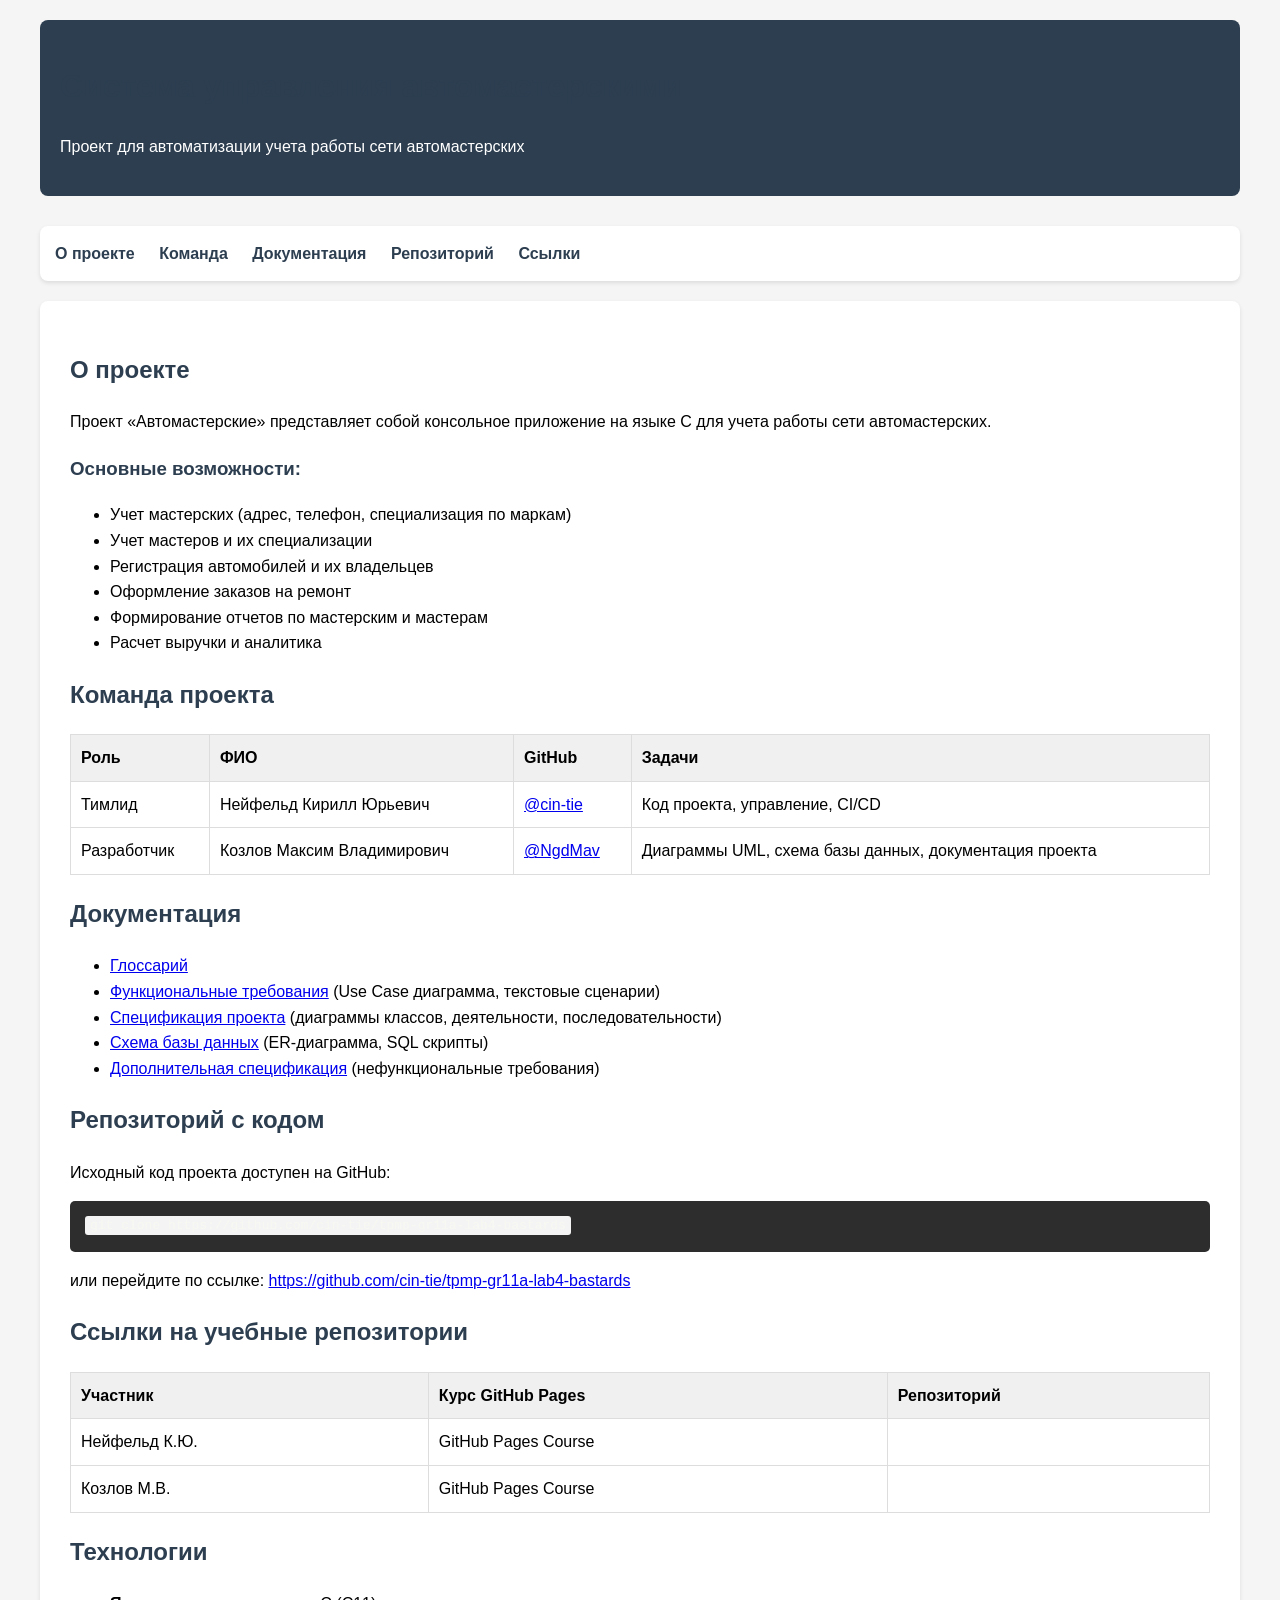
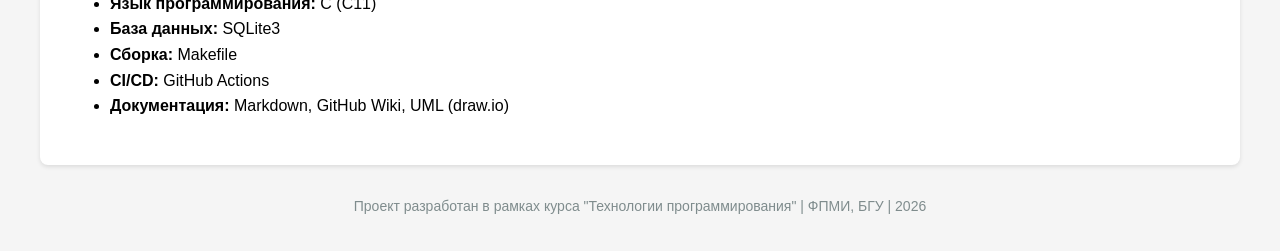
==== docs/index.html @ 1fe6d01d "Create index.html" ====
<!DOCTYPE html>
<html lang="ru">
<head>
    <meta charset="UTF-8">
    <meta name="viewport" content="width=device-width, initial-scale=1.0">
    <title>Автомастерские - Проект</title>
    <style>
        body {
            font-family: -apple-system, BlinkMacSystemFont, 'Segoe UI', Roboto, sans-serif;
            line-height: 1.6;
            max-width: 1200px;
            margin: 0 auto;
            padding: 20px;
            background: #f5f5f5;
        }
        header {
            background: #2c3e50;
            color: white;
            padding: 20px;
            border-radius: 8px;
            margin-bottom: 30px;
        }
        nav {
            background: white;
            padding: 15px;
            border-radius: 8px;
            margin-bottom: 20px;
            box-shadow: 0 2px 4px rgba(0,0,0,0.1);
        }
        nav a {
            margin-right: 20px;
            text-decoration: none;
            color: #2c3e50;
            font-weight: bold;
        }
        nav a:hover {
            color: #3498db;
        }
        .container {
            background: white;
            padding: 30px;
            border-radius: 8px;
            box-shadow: 0 2px 4px rgba(0,0,0,0.1);
        }
        h1, h2, h3 {
            color: #2c3e50;
        }
        table {
            width: 100%;
            border-collapse: collapse;
            margin: 20px 0;
        }
        th, td {
            border: 1px solid #ddd;
            padding: 10px;
            text-align: left;
        }
        th {
            background: #f0f0f0;
        }
        code {
            background: #f4f4f4;
            padding: 2px 5px;
            border-radius: 3px;
            font-family: monospace;
        }
        pre {
            background: #2d2d2d;
            color: #f8f8f2;
            padding: 15px;
            border-radius: 5px;
            overflow-x: auto;
        }
        .badge {
            display: inline-block;
            padding: 2px 8px;
            border-radius: 12px;
            font-size: 12px;
            font-weight: bold;
        }
        .badge-admin { background: #e74c3c; color: white; }
        .badge-mechanic { background: #3498db; color: white; }
        .footer {
            margin-top: 30px;
            text-align: center;
            color: #7f8c8d;
            font-size: 14px;
        }
    </style>
</head>
<body>
    <header>
        <h1>Система управления автомастерскими</h1>
        <p>Проект для автоматизации учета работы сети автомастерских</p>
    </header>

    <nav>
        <a href="#about">О проекте</a>
        <a href="#team">Команда</a>
        <a href="#docs">Документация</a>
        <a href="#repo">Репозиторий</a>
        <a href="#links">Ссылки</a>
    </nav>

    <div class="container">
        <section id="about">
            <h2>О проекте</h2>
            <p>Проект «Автомастерские» представляет собой консольное приложение на языке C для учета работы сети автомастерских.</p>
            <h3>Основные возможности:</h3>
            <ul>
                <li>Учет мастерских (адрес, телефон, специализация по маркам)</li>
                <li>Учет мастеров и их специализации</li>
                <li>Регистрация автомобилей и их владельцев</li>
                <li>Оформление заказов на ремонт</li>
                <li>Формирование отчетов по мастерским и мастерам</li>
                <li>Расчет выручки и аналитика</li>
            </ul>
        </section>

        <section id="team">
            <h2>Команда проекта</h2>
            <table>
                <thead>
                    <tr><th>Роль</th><th>ФИО</th><th>GitHub</th><th>Задачи</th></tr>
                </thead>
                <tbody>
                    <tr><td>Тимлид</td><td>Нейфельд Кирилл Юрьевич</td><td><a href="https://github.com/cin-tie">@cin-tie</a></td><td>Код проекта, управление, CI/CD</td></tr>
                    <tr><td>Разработчик</td><td>Козлов Максим Владимирович</td><td><a href="https://github.com/NgdMav">@NgdMav</a></td><td>Диаграммы UML, схема базы данных, документация проекта</td></tr>
                </tbody>
            </table>
        </section>

        <section id="docs">
            <h2>Документация</h2>
            <ul>
                <li><a href="#">Глоссарий</a></li>
                <li><a href="#">Функциональные требования</a> (Use Case диаграмма, текстовые сценарии)</li>
                <li><a href="#">Спецификация проекта</a> (диаграммы классов, деятельности, последовательности)</li>
                <li><a href="#">Схема базы данных</a> (ER-диаграмма, SQL скрипты)</li>
                <li><a href="#">Дополнительная спецификация</a> (нефункциональные требования)</li>
            </ul>
        </section>

        <section id="repo">
            <h2>Репозиторий с кодом</h2>
            <p>Исходный код проекта доступен на GitHub:</p>
            <pre><code>git clone https://github.com/cin-tie/tpmp-gr11a-lab4-bastards</code></pre>
            <p>или перейдите по ссылке: <a href="https://github.com/cin-tie/tpmp-gr11a-lab4-bastards">https://github.com/cin-tie/tpmp-gr11a-lab4-bastards</a></p>
        </section>

        <section id="links">
            <h2>Ссылки на учебные репозитории</h2>
            <table>
                <thead>
                    <tr><th>Участник</th><th>Курс GitHub Pages</th><th>Репозиторий</th></tr>
                </thead>
                <tbody>
                    <tr><td>Нейфельд К.Ю.</td><td>GitHub Pages Course</td><td><a href=""></a></td></tr>
                    <tr><td>Козлов М.В.</td><td>GitHub Pages Course</td><td><a href=""></a></td></tr>
                </tbody>
            </table>
        </section>

        <section id="tech">
            <h2>Технологии</h2>
            <ul>
                <li><strong>Язык программирования:</strong> C (C11)</li>
                <li><strong>База данных:</strong> SQLite3</li>
                <li><strong>Сборка:</strong> Makefile</li>
                <li><strong>CI/CD:</strong> GitHub Actions</li>
                <li><strong>Документация:</strong> Markdown, GitHub Wiki, UML (draw.io)</li>
            </ul>
        </section>
    </div>

    <div class="footer">
        <p>Проект разработан в рамках курса "Технологии программирования" | ФПМИ, БГУ | 2026</p>
    </div>
</body>
</html>
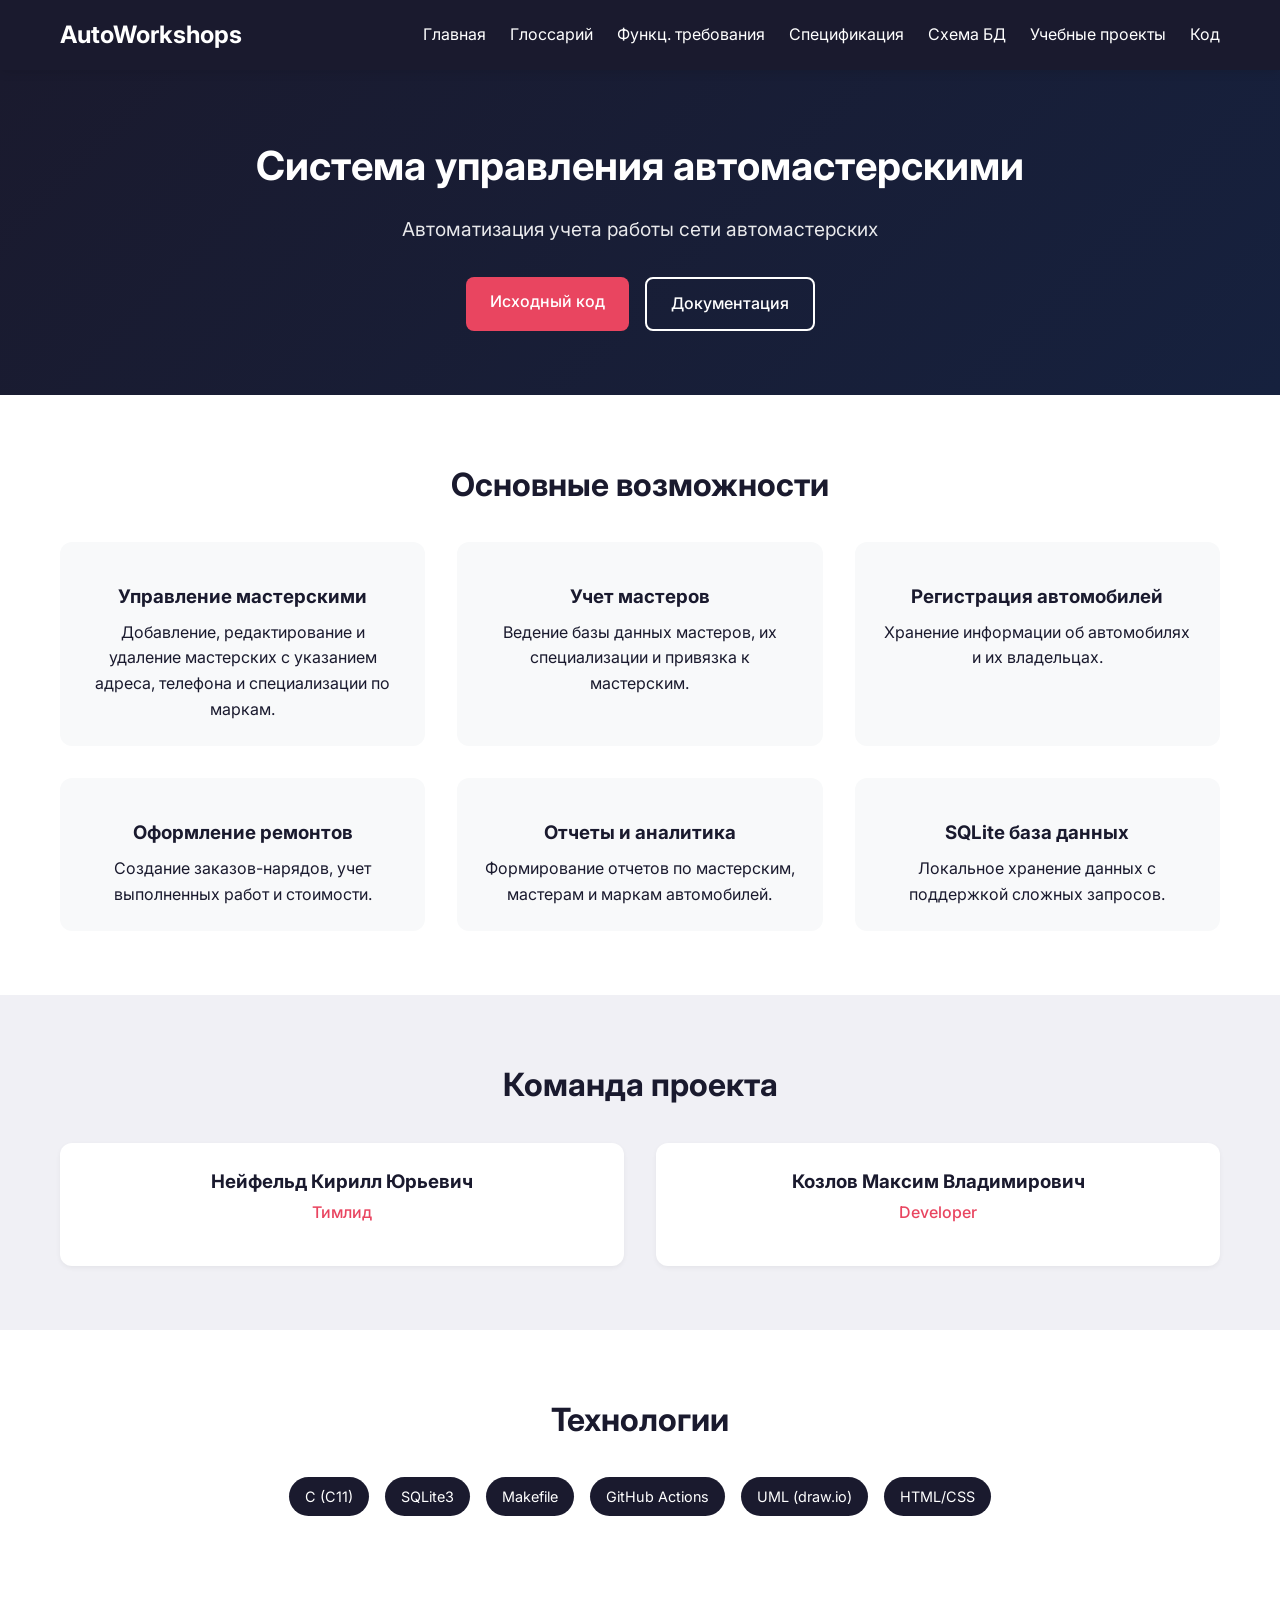
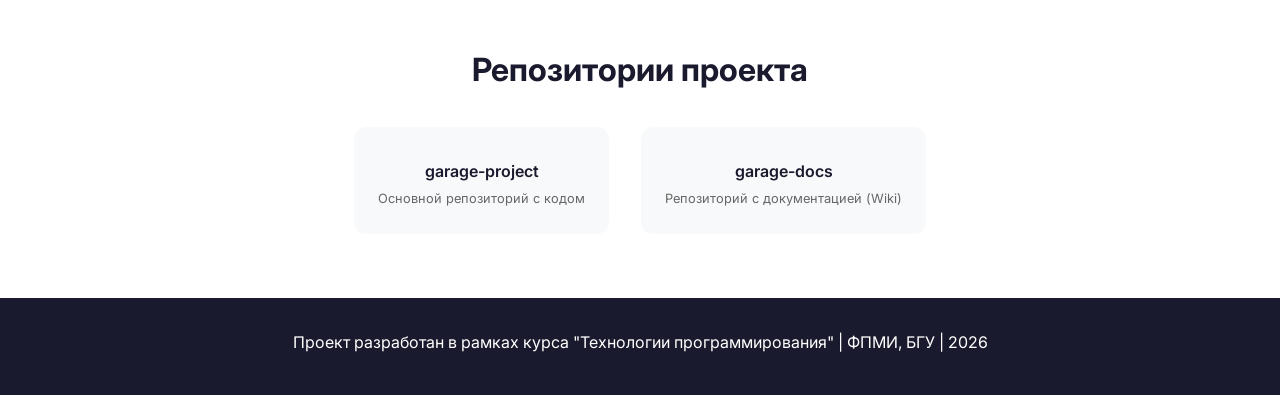
==== commit 32984717: "Update index.html" ====
--- a/docs/index.html
+++ b/docs/index.html
@@ -3,178 +3,132 @@
 <head>
     <meta charset="UTF-8">
     <meta name="viewport" content="width=device-width, initial-scale=1.0">
-    <title>Автомастерские - Проект</title>
-    <style>
-        body {
-            font-family: -apple-system, BlinkMacSystemFont, 'Segoe UI', Roboto, sans-serif;
-            line-height: 1.6;
-            max-width: 1200px;
-            margin: 0 auto;
-            padding: 20px;
-            background: #f5f5f5;
-        }
-        header {
-            background: #2c3e50;
-            color: white;
-            padding: 20px;
-            border-radius: 8px;
-            margin-bottom: 30px;
-        }
-        nav {
-            background: white;
-            padding: 15px;
-            border-radius: 8px;
-            margin-bottom: 20px;
-            box-shadow: 0 2px 4px rgba(0,0,0,0.1);
-        }
-        nav a {
-            margin-right: 20px;
-            text-decoration: none;
-            color: #2c3e50;
-            font-weight: bold;
-        }
-        nav a:hover {
-            color: #3498db;
-        }
-        .container {
-            background: white;
-            padding: 30px;
-            border-radius: 8px;
-            box-shadow: 0 2px 4px rgba(0,0,0,0.1);
-        }
-        h1, h2, h3 {
-            color: #2c3e50;
-        }
-        table {
-            width: 100%;
-            border-collapse: collapse;
-            margin: 20px 0;
-        }
-        th, td {
-            border: 1px solid #ddd;
-            padding: 10px;
-            text-align: left;
-        }
-        th {
-            background: #f0f0f0;
-        }
-        code {
-            background: #f4f4f4;
-            padding: 2px 5px;
-            border-radius: 3px;
-            font-family: monospace;
-        }
-        pre {
-            background: #2d2d2d;
-            color: #f8f8f2;
-            padding: 15px;
-            border-radius: 5px;
-            overflow-x: auto;
-        }
-        .badge {
-            display: inline-block;
-            padding: 2px 8px;
-            border-radius: 12px;
-            font-size: 12px;
-            font-weight: bold;
-        }
-        .badge-admin { background: #e74c3c; color: white; }
-        .badge-mechanic { background: #3498db; color: white; }
-        .footer {
-            margin-top: 30px;
-            text-align: center;
-            color: #7f8c8d;
-            font-size: 14px;
-        }
-    </style>
+    <meta name="description" content="Система автоматизации учета работы сети автомастерских">
+    <title>Автомастерские | Проект</title>
+    <link rel="stylesheet" href="assets/css/style.css">
+    <link href="https://fonts.googleapis.com/css2?family=Inter:wght@400;500;600;700&display=swap" rel="stylesheet">
 </head>
 <body>
-    <header>
-        <h1>Система управления автомастерскими</h1>
-        <p>Проект для автоматизации учета работы сети автомастерских</p>
+    <nav class="navbar">
+        <div class="container">
+            <a href="index.html" class="logo">AutoWorkshops</a>
+            <ul class="nav-links">
+                <li><a href="index.html">Главная</a></li>
+                <li><a href="docs/glossary.html">Глоссарий</a></li>
+                <li><a href="docs/requirements.html">Функц. требования</a></li>
+                <li><a href="docs/specification.html">Спецификация</a></li>
+                <li><a href="docs/database.html">Схема БД</a></li>
+                <li><a href="docs/team-projects.html">Учебные проекты</a></li>
+                <li><a href="https://github.com/ваш-логин/garage-project" target="_blank">Код</a></li>
+            </ul>
+        </div>
+    </nav>
+
+    <header class="hero">
+        <div class="container">
+            <h1>Система управления автомастерскими</h1>
+            <p>Автоматизация учета работы сети автомастерских</p>
+            <div class="hero-buttons">
+                <a href="https://github.com/ваш-логин/garage-project" class="btn btn-primary">Исходный код</a>
+                <a href="docs/requirements.html" class="btn btn-secondary">Документация</a>
+            </div>
+        </div>
     </header>
 
-    <nav>
-        <a href="#about">О проекте</a>
-        <a href="#team">Команда</a>
-        <a href="#docs">Документация</a>
-        <a href="#repo">Репозиторий</a>
-        <a href="#links">Ссылки</a>
-    </nav>
-
-    <div class="container">
-        <section id="about">
-            <h2>О проекте</h2>
-            <p>Проект «Автомастерские» представляет собой консольное приложение на языке C для учета работы сети автомастерских.</p>
-            <h3>Основные возможности:</h3>
-            <ul>
-                <li>Учет мастерских (адрес, телефон, специализация по маркам)</li>
-                <li>Учет мастеров и их специализации</li>
-                <li>Регистрация автомобилей и их владельцев</li>
-                <li>Оформление заказов на ремонт</li>
-                <li>Формирование отчетов по мастерским и мастерам</li>
-                <li>Расчет выручки и аналитика</li>
-            </ul>
+    <main>
+        <section class="features">
+            <div class="container">
+                <h2>Основные возможности</h2>
+                <div class="features-grid">
+                    <div class="feature-card">
+                        <div class="feature-icon"></div>
+                        <h3>Управление мастерскими</h3>
+                        <p>Добавление, редактирование и удаление мастерских с указанием адреса, телефона и специализации по маркам.</p>
+                    </div>
+                    <div class="feature-card">
+                        <div class="feature-icon"></div>
+                        <h3>Учет мастеров</h3>
+                        <p>Ведение базы данных мастеров, их специализации и привязка к мастерским.</p>
+                    </div>
+                    <div class="feature-card">
+                        <div class="feature-icon"></div>
+                        <h3>Регистрация автомобилей</h3>
+                        <p>Хранение информации об автомобилях и их владельцах.</p>
+                    </div>
+                    <div class="feature-card">
+                        <div class="feature-icon"></div>
+                        <h3>Оформление ремонтов</h3>
+                        <p>Создание заказов-нарядов, учет выполненных работ и стоимости.</p>
+                    </div>
+                    <div class="feature-card">
+                        <div class="feature-icon"></div>
+                        <h3>Отчеты и аналитика</h3>
+                        <p>Формирование отчетов по мастерским, мастерам и маркам автомобилей.</p>
+                    </div>
+                    <div class="feature-card">
+                        <div class="feature-icon"></div>
+                        <h3>SQLite база данных</h3>
+                        <p>Локальное хранение данных с поддержкой сложных запросов.</p>
+                    </div>
+                </div>
+            </div>
         </section>
 
-        <section id="team">
-            <h2>Команда проекта</h2>
-            <table>
-                <thead>
-                    <tr><th>Роль</th><th>ФИО</th><th>GitHub</th><th>Задачи</th></tr>
-                </thead>
-                <tbody>
-                    <tr><td>Тимлид</td><td>Нейфельд Кирилл Юрьевич</td><td><a href="https://github.com/cin-tie">@cin-tie</a></td><td>Код проекта, управление, CI/CD</td></tr>
-                    <tr><td>Разработчик</td><td>Козлов Максим Владимирович</td><td><a href="https://github.com/NgdMav">@NgdMav</a></td><td>Диаграммы UML, схема базы данных, документация проекта</td></tr>
-                </tbody>
-            </table>
+        <section class="team">
+            <div class="container">
+                <h2>Команда проекта</h2>
+                <div class="team-grid">
+                    <div class="team-card">
+                        <h3>Нейфельд Кирилл Юрьевич</h3>
+                        <p class="role">Тимлид</p>
+                    </div>
+                    <div class="team-card">
+                        <h3>Козлов Максим Владимирович</h3>
+                        <p class="role">Developer</p>
+                    </div>
+                </div>
+            </div>
         </section>
 
-        <section id="docs">
-            <h2>Документация</h2>
-            <ul>
-                <li><a href="#">Глоссарий</a></li>
-                <li><a href="#">Функциональные требования</a> (Use Case диаграмма, текстовые сценарии)</li>
-                <li><a href="#">Спецификация проекта</a> (диаграммы классов, деятельности, последовательности)</li>
-                <li><a href="#">Схема базы данных</a> (ER-диаграмма, SQL скрипты)</li>
-                <li><a href="#">Дополнительная спецификация</a> (нефункциональные требования)</li>
-            </ul>
+        <section class="tech">
+            <div class="container">
+                <h2>Технологии</h2>
+                <div class="tech-grid">
+                    <span class="tech-badge">C (C11)</span>
+                    <span class="tech-badge">SQLite3</span>
+                    <span class="tech-badge">Makefile</span>
+                    <span class="tech-badge">GitHub Actions</span>
+                    <span class="tech-badge">UML (draw.io)</span>
+                    <span class="tech-badge">HTML/CSS</span>
+                </div>
+            </div>
         </section>
 
-        <section id="repo">
-            <h2>Репозиторий с кодом</h2>
-            <p>Исходный код проекта доступен на GitHub:</p>
-            <pre><code>git clone https://github.com/cin-tie/tpmp-gr11a-lab4-bastards</code></pre>
-            <p>или перейдите по ссылке: <a href="https://github.com/cin-tie/tpmp-gr11a-lab4-bastards">https://github.com/cin-tie/tpmp-gr11a-lab4-bastards</a></p>
+        <section class="repos">
+            <div class="container">
+                <h2>Репозитории проекта</h2>
+                <div class="repo-links">
+                    <a href="https://github.com/cin-tie/tpmp-gr11a-lab4-bastards" class="repo-card" target="_blank">
+                        <span class="repo-icon"></span>
+                        <span class="repo-name">garage-project</span>
+                        <span class="repo-desc">Основной репозиторий с кодом</span>
+                    </a>
+                    <a href="https://github.com/fpmi-tpmp2026/tpmp-gr11a-lab4-bastards/wiki" class="repo-card" target="_blank">
+                        <span class="repo-icon"></span>
+                        <span class="repo-name">garage-docs</span>
+                        <span class="repo-desc">Репозиторий с документацией (Wiki)</span>
+                    </a>
+                </div>
+            </div>
         </section>
+    </main>
 
-        <section id="links">
-            <h2>Ссылки на учебные репозитории</h2>
-            <table>
-                <thead>
-                    <tr><th>Участник</th><th>Курс GitHub Pages</th><th>Репозиторий</th></tr>
-                </thead>
-                <tbody>
-                    <tr><td>Нейфельд К.Ю.</td><td>GitHub Pages Course</td><td><a href=""></a></td></tr>
-                    <tr><td>Козлов М.В.</td><td>GitHub Pages Course</td><td><a href=""></a></td></tr>
-                </tbody>
-            </table>
-        </section>
+    <footer>
+        <div class="container">
+            <p>Проект разработан в рамках курса "Технологии программирования" | ФПМИ, БГУ | 2026</p>
+        </div>
+    </footer>
 
-        <section id="tech">
-            <h2>Технологии</h2>
-            <ul>
-                <li><strong>Язык программирования:</strong> C (C11)</li>
-                <li><strong>База данных:</strong> SQLite3</li>
-                <li><strong>Сборка:</strong> Makefile</li>
-                <li><strong>CI/CD:</strong> GitHub Actions</li>
-                <li><strong>Документация:</strong> Markdown, GitHub Wiki, UML (draw.io)</li>
-            </ul>
-        </section>
-    </div>
-
-    <div class="footer">
-        <p>Проект разработан в рамках курса "Технологии программирования" | ФПМИ, БГУ | 2026</p>
-    </div>
+    <script src="assets/js/main.js"></script>
 </body>
 </html>
--- a/docs/assets/css/style.css
+++ b/docs/assets/css/style.css
@@ -0,0 +1,331 @@
+* {
+    margin: 0;
+    padding: 0;
+    box-sizing: border-box;
+}
+
+body {
+    font-family: 'Inter', sans-serif;
+    line-height: 1.6;
+    color: #1a1a2e;
+    background: #f8f9fa;
+}
+
+.container {
+    max-width: 1200px;
+    margin: 0 auto;
+    padding: 0 20px;
+}
+
+/* Navigation */
+.navbar {
+    background: #1a1a2e;
+    color: white;
+    padding: 1rem 0;
+    position: sticky;
+    top: 0;
+    z-index: 1000;
+    box-shadow: 0 2px 10px rgba(0,0,0,0.1);
+}
+
+.navbar .container {
+    display: flex;
+    justify-content: space-between;
+    align-items: center;
+}
+
+.logo {
+    font-size: 1.5rem;
+    font-weight: 700;
+    color: white;
+    text-decoration: none;
+}
+
+.nav-links {
+    display: flex;
+    list-style: none;
+    gap: 1.5rem;
+}
+
+.nav-links a {
+    color: white;
+    text-decoration: none;
+    transition: opacity 0.3s;
+}
+
+.nav-links a:hover {
+    opacity: 0.7;
+}
+
+/* Hero Section */
+.hero {
+    background: linear-gradient(135deg, #1a1a2e 0%, #16213e 100%);
+    color: white;
+    padding: 4rem 0;
+    text-align: center;
+}
+
+.hero h1 {
+    font-size: 2.5rem;
+    margin-bottom: 1rem;
+}
+
+.hero p {
+    font-size: 1.2rem;
+    opacity: 0.9;
+    margin-bottom: 2rem;
+}
+
+.hero-buttons {
+    display: flex;
+    justify-content: center;
+    gap: 1rem;
+}
+
+.btn {
+    padding: 0.75rem 1.5rem;
+    border-radius: 8px;
+    text-decoration: none;
+    font-weight: 500;
+    transition: transform 0.3s, opacity 0.3s;
+}
+
+.btn:hover {
+    transform: translateY(-2px);
+}
+
+.btn-primary {
+    background: #e94560;
+    color: white;
+}
+
+.btn-secondary {
+    background: transparent;
+    color: white;
+    border: 2px solid white;
+}
+
+/* Features Section */
+.features {
+    padding: 4rem 0;
+    background: white;
+}
+
+.features h2, .team h2, .tech h2, .quick-start h2, .repos h2 {
+    text-align: center;
+    margin-bottom: 2rem;
+    font-size: 2rem;
+    color: #1a1a2e;
+}
+
+.features-grid {
+    display: grid;
+    grid-template-columns: repeat(auto-fit, minmax(300px, 1fr));
+    gap: 2rem;
+}
+
+.feature-card {
+    background: #f8f9fa;
+    padding: 1.5rem;
+    border-radius: 12px;
+    text-align: center;
+    transition: transform 0.3s, box-shadow 0.3s;
+}
+
+.feature-card:hover {
+    transform: translateY(-5px);
+    box-shadow: 0 10px 20px rgba(0,0,0,0.1);
+}
+
+.feature-icon {
+    font-size: 2.5rem;
+    margin-bottom: 1rem;
+}
+
+.feature-card h3 {
+    margin-bottom: 0.5rem;
+    color: #1a1a2e;
+}
+
+/* Team Section */
+.team {
+    background: #f0f0f5;
+    padding: 4rem 0;
+}
+
+.team-grid {
+    display: grid;
+    grid-template-columns: repeat(auto-fit, minmax(280px, 1fr));
+    gap: 2rem;
+}
+
+.team-card {
+    background: white;
+    padding: 1.5rem;
+    border-radius: 12px;
+    text-align: center;
+    box-shadow: 0 2px 5px rgba(0,0,0,0.05);
+}
+
+.team-card h3 {
+    color: #1a1a2e;
+    margin-bottom: 0.25rem;
+}
+
+.role {
+    color: #e94560;
+    font-weight: 500;
+    margin-bottom: 1rem;
+}
+
+.team-links {
+    margin-top: 1rem;
+    display: flex;
+    justify-content: center;
+    gap: 1rem;
+}
+
+.team-links a {
+    color: #1a1a2e;
+    text-decoration: none;
+    font-size: 0.9rem;
+    padding: 0.25rem 0.5rem;
+    border-radius: 4px;
+    background: #f0f0f5;
+}
+
+/* Tech Section */
+.tech {
+    padding: 4rem 0;
+    background: white;
+}
+
+.tech-grid {
+    display: flex;
+    flex-wrap: wrap;
+    justify-content: center;
+    gap: 1rem;
+}
+
+.tech-badge {
+    background: #1a1a2e;
+    color: white;
+    padding: 0.5rem 1rem;
+    border-radius: 25px;
+    font-size: 0.9rem;
+}
+
+/* Quick Start Section */
+.quick-start {
+    background: #f0f0f5;
+    padding: 4rem 0;
+}
+
+.code-block {
+    background: #1a1a2e;
+    border-radius: 12px;
+    overflow-x: auto;
+    margin: 1rem 0;
+}
+
+.code-block pre {
+    padding: 1.5rem;
+    margin: 0;
+}
+
+.code-block code {
+    color: #e94560;
+    font-family: 'Courier New', monospace;
+    font-size: 0.9rem;
+}
+
+.note {
+    text-align: center;
+    color: #666;
+    font-size: 0.9rem;
+    margin-top: 1rem;
+}
+
+/* Repos Section */
+.repos {
+    padding: 4rem 0;
+    background: white;
+}
+
+.repo-links {
+    display: flex;
+    justify-content: center;
+    gap: 2rem;
+    flex-wrap: wrap;
+}
+
+.repo-card {
+    background: #f8f9fa;
+    padding: 1.5rem;
+    border-radius: 12px;
+    text-decoration: none;
+    text-align: center;
+    transition: transform 0.3s;
+    min-width: 250px;
+}
+
+.repo-card:hover {
+    transform: translateY(-3px);
+}
+
+.repo-icon {
+    font-size: 2rem;
+    display: block;
+    margin-bottom: 0.5rem;
+}
+
+.repo-name {
+    display: block;
+    font-weight: 600;
+    color: #1a1a2e;
+    margin-bottom: 0.25rem;
+}
+
+.repo-desc {
+    display: block;
+    font-size: 0.8rem;
+    color: #666;
+}
+
+/* Footer */
+footer {
+    background: #1a1a2e;
+    color: white;
+    padding: 2rem 0;
+    text-align: center;
+}
+
+footer a {
+    color: #e94560;
+    text-decoration: none;
+}
+
+footer p {
+    margin-bottom: 0.5rem;
+}
+
+/* Responsive */
+@media (max-width: 768px) {
+    .navbar .container {
+        flex-direction: column;
+        gap: 1rem;
+    }
+    
+    .nav-links {
+        flex-wrap: wrap;
+        justify-content: center;
+    }
+    
+    .hero h1 {
+        font-size: 1.8rem;
+    }
+    
+    .features-grid {
+        grid-template-columns: 1fr;
+    }
+}
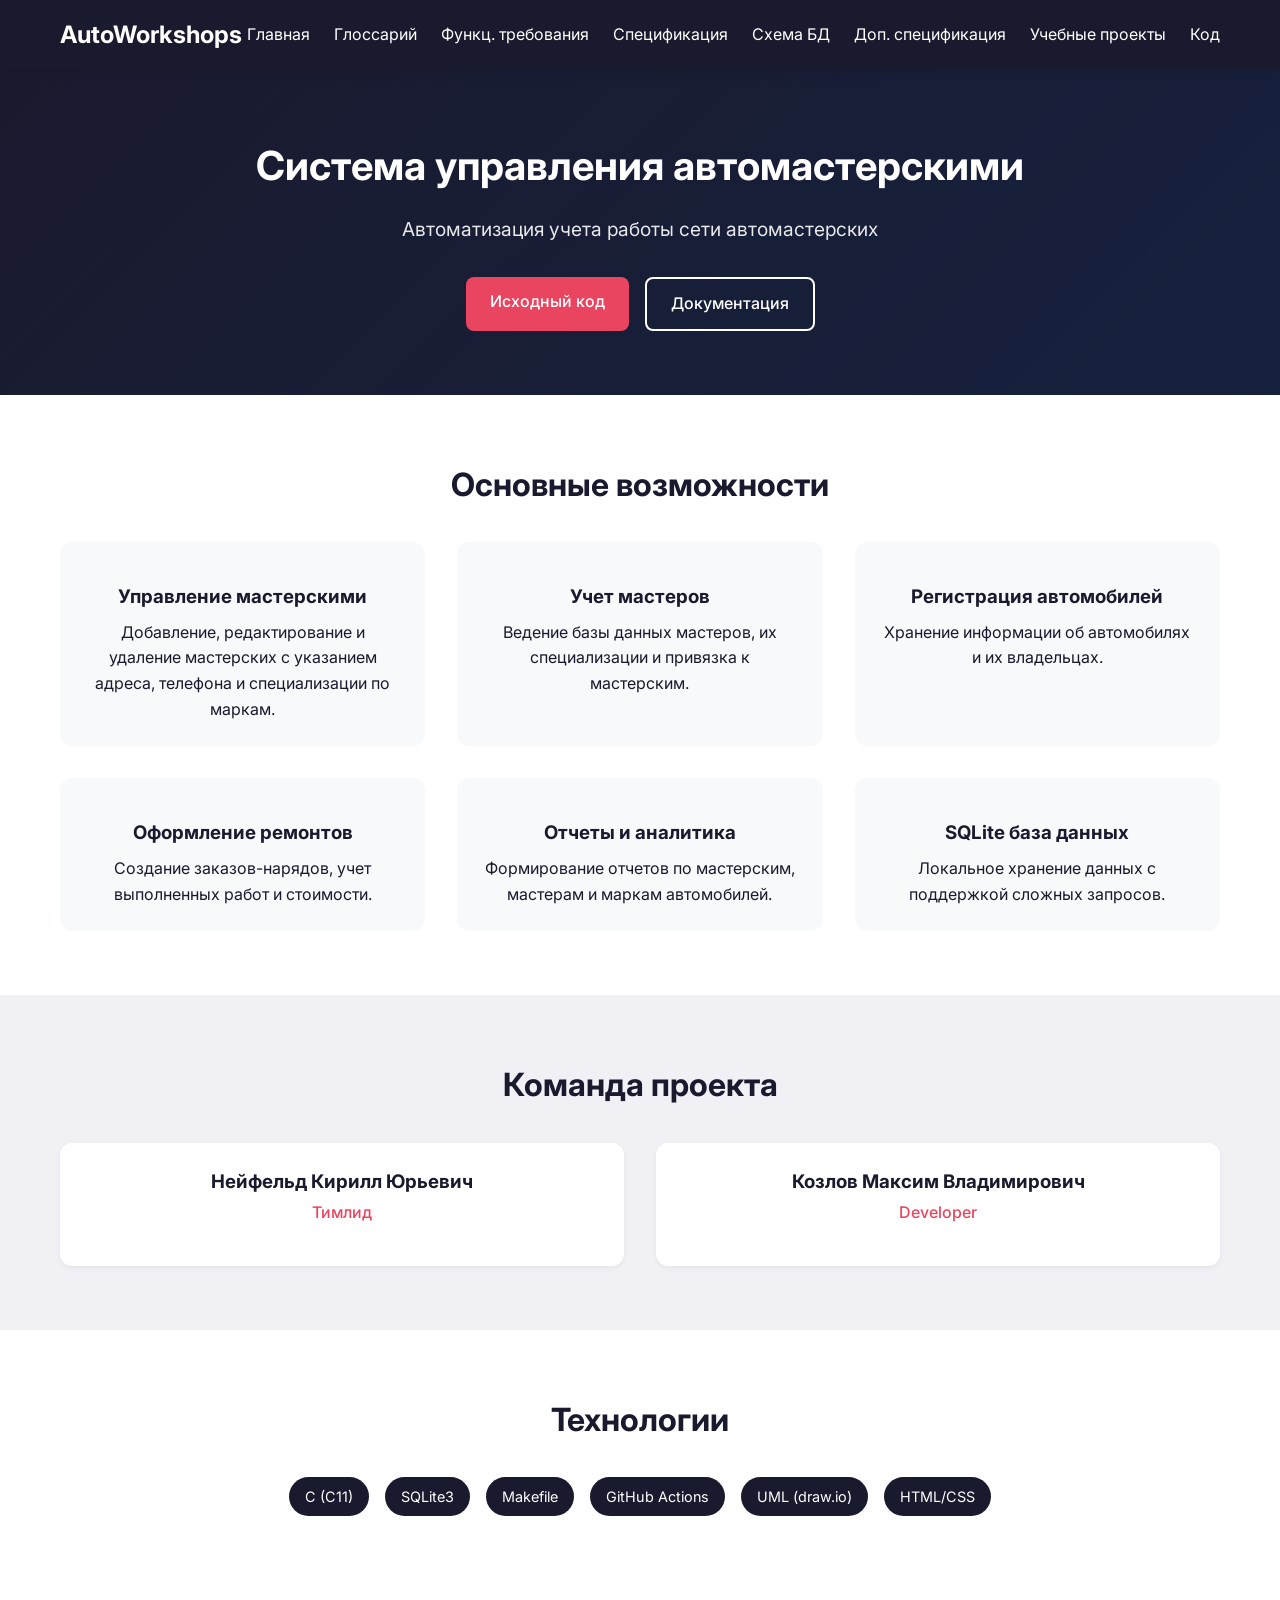
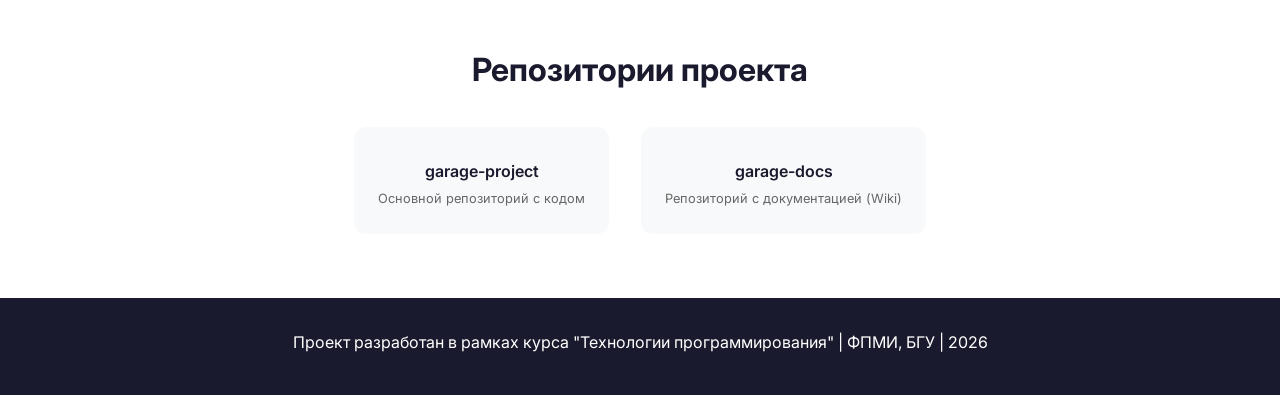
==== commit ea6a11e8: "Update index.html" ====
--- a/docs/index.html
+++ b/docs/index.html
@@ -18,8 +18,9 @@
                 <li><a href="docs/requirements.html">Функц. требования</a></li>
                 <li><a href="docs/specification.html">Спецификация</a></li>
                 <li><a href="docs/database.html">Схема БД</a></li>
+                <li><a href="nonfunctional.html">Доп. спецификация</a></li>
                 <li><a href="docs/team-projects.html">Учебные проекты</a></li>
-                <li><a href="https://github.com/ваш-логин/garage-project" target="_blank">Код</a></li>
+                <li><a href="https://github.com/cin-tie/tpmp-gr11a-lab4-bastards" target="_blank">Код</a></li>
             </ul>
         </div>
     </nav>
